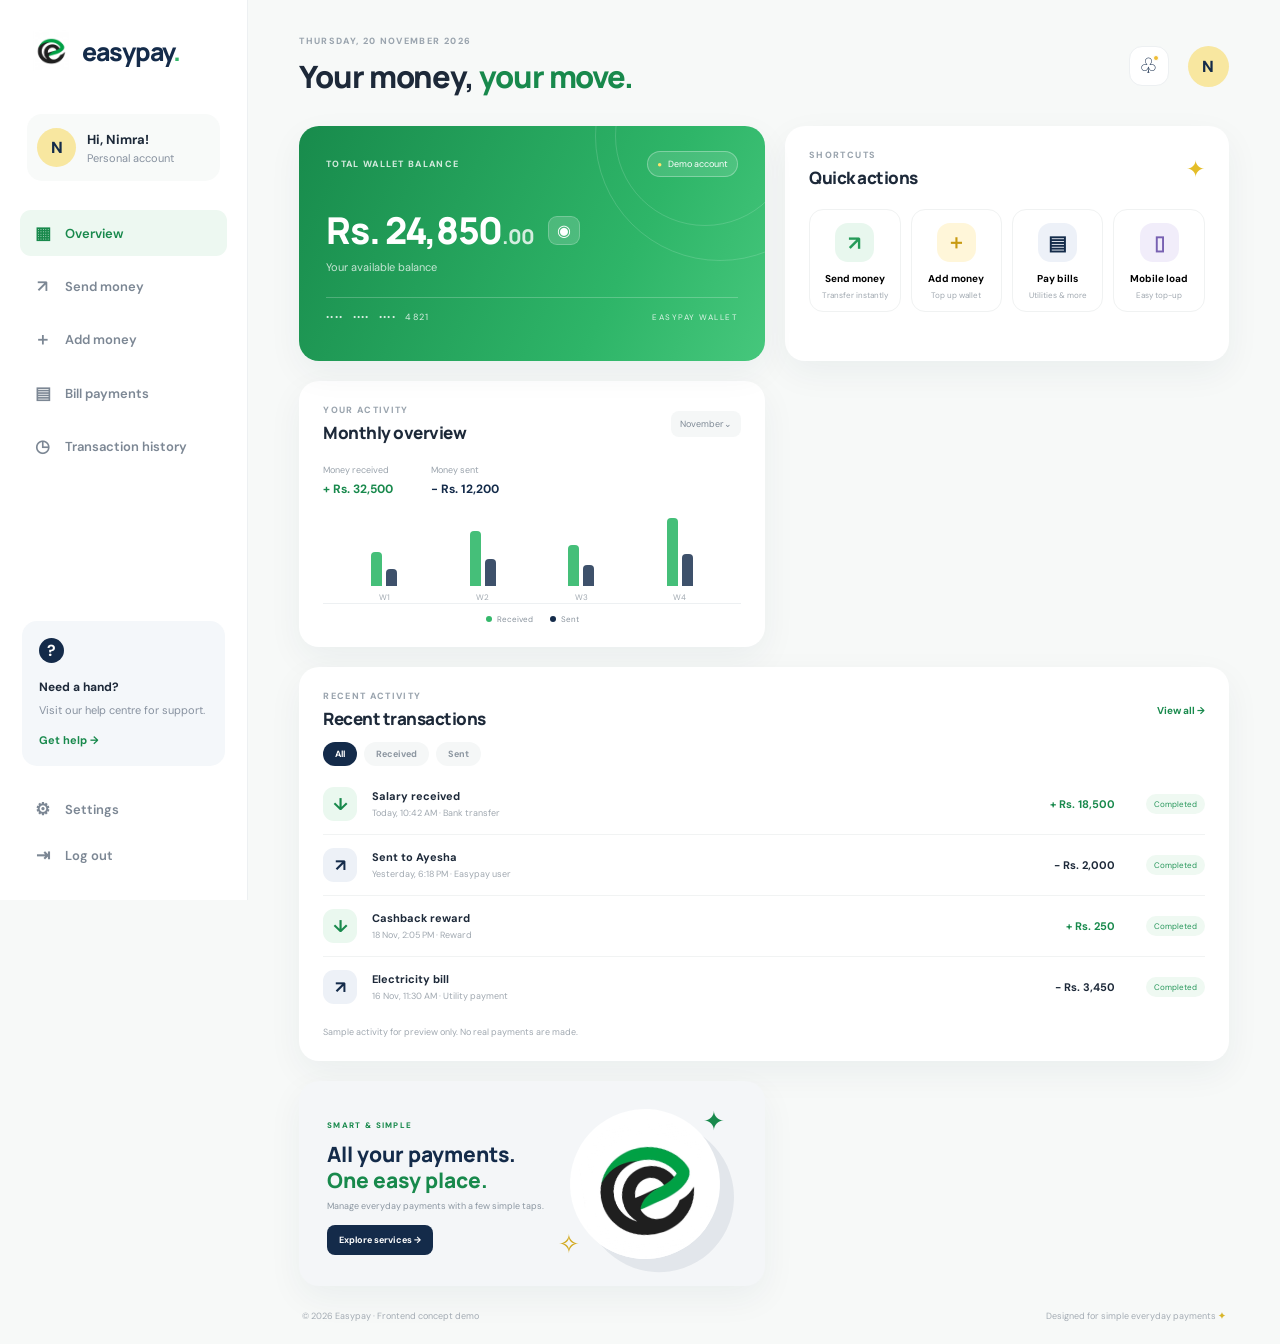
==== src/main/webapp/index.html @ cbceb6b1 "Initial commit: Easypay banking web project" ====
<!DOCTYPE html>
<html lang="en">
<head>
  <meta charset="UTF-8">
  <meta name="viewport" content="width=device-width, initial-scale=1.0">
  <meta name="description" content="Easypay — a modern wallet dashboard frontend demo.">
  <title>Easypay | Digital Wallet</title>
  <link rel="stylesheet" href="style.css">
  <script src="script.js" defer></script>
</head>
<body>
  <div class="app-shell">
    <aside class="sidebar" aria-label="Main navigation">
      <a class="brand" href="#" aria-label="Easypay home">
        <img class="brand-logo" src="easypay-logo.png" alt="Easypay logo"><span>easypay<span class="brand-dot">.</span></span>
      </a>
      <div class="profile-mini">
        <div class="avatar">N</div>
        <div><strong>Hi, Nimra!</strong><small>Personal account</small></div>
      </div>
      <nav class="side-nav">
        <a class="nav-link active" href="#overview"><span class="nav-icon">▦</span> Overview</a>
        <a class="nav-link" href="#payments"><span class="nav-icon">↗</span> Send money</a>
        <a class="nav-link" href="#payments"><span class="nav-icon">＋</span> Add money</a>
        <a class="nav-link" href="#bills"><span class="nav-icon">▤</span> Bill payments</a>
        <a class="nav-link" href="#history"><span class="nav-icon">◷</span> Transaction history</a>
      </nav>
      <div class="sidebar-bottom">
        <div class="help-card"><span class="help-icon">?</span><strong>Need a hand?</strong><p>Visit our help centre for support.</p><button class="text-button" data-action="help">Get help <span>→</span></button></div>
        <a class="nav-link" href="#settings"><span class="nav-icon">⚙</span> Settings</a>
        <a class="nav-link" href="#logout" data-action="logout"><span class="nav-icon">⇥</span> Log out</a>
      </div>
    </aside>

<main class="main-content" id="overview">
    <header class="topbar">

        <!-- Mobile Logo + Brand Name -->
        <a class="mobile-brand" href="#" aria-label="Easypay home">
            <img src="easypay-logo.png" alt="Easypay logo">
            <span>easypay<span class="brand-dot">.</span></span>
        </a>

        <button class="mobile-menu" id="menuToggle"
            aria-label="Open navigation" aria-expanded="false">☰</button>

        <div class="welcome">
            <span class="eyebrow">THURSDAY, 20 NOVEMBER 2026</span>
            <h1>Your money, <span>your move.</span></h1>
        </div>

        <div class="top-actions">
            <button class="icon-button notification-button"
                aria-label="Notifications" data-action="notifications">♧<i></i></button>
            <div class="top-avatar">N</div>
        </div>

    </header>

      <section class="dashboard-grid" aria-label="Wallet overview">
        <article class="balance-card">
          <div class="balance-top"><span class="balance-label">TOTAL WALLET BALANCE</span><span class="secure-pill"><span>●</span> Demo account</span></div>
          <div class="balance-line"><h2 id="balanceAmount">Rs. 24,850<span>.00</span></h2><button id="toggleBalance" class="eye-button" aria-label="Hide balance" title="Show or hide balance">◉</button></div>
          <p class="balance-note">Your available balance</p>
          <div class="balance-footer"><span>•••• &nbsp; •••• &nbsp; •••• &nbsp; 4821</span><span>easypay wallet</span></div>
          <div class="card-orb orb-one"></div><div class="card-orb orb-two"></div>
        </article>

        <article class="quick-card" id="payments">
          <div class="section-heading"><div><span class="eyebrow">SHORTCUTS</span><h2>Quick actions</h2></div><span class="tiny-spark">✦</span></div>
          <div class="action-grid">
            <button class="action-item" data-action="send"><span class="action-icon send-icon">↗</span><strong>Send money</strong><small>Transfer instantly</small></button>
            <button class="action-item" data-action="add"><span class="action-icon add-icon">＋</span><strong>Add money</strong><small>Top up wallet</small></button>
            <button class="action-item" data-action="bills"><span class="action-icon bill-icon">▤</span><strong>Pay bills</strong><small>Utilities & more</small></button>
            <button class="action-item" data-action="mobile"><span class="action-icon mobile-icon">▯</span><strong>Mobile load</strong><small>Easy top-up</small></button>
          </div>
        </article>

        <article class="spending-card">
          <div class="section-heading"><div><span class="eyebrow">YOUR ACTIVITY</span><h2>Monthly overview</h2></div><span class="month-chip">November⌄</span></div>
          <div class="spending-numbers"><div><small>Money received</small><strong class="received">+ Rs. 32,500</strong></div><div><small>Money sent</small><strong class="sent">− Rs. 12,200</strong></div></div>
          <div class="bar-chart" aria-label="Illustrative weekly activity chart">
            <div class="bar-group"><span class="bar received-bar" style="height:45%"></span><span class="bar sent-bar" style="height:22%"></span><small>W1</small></div>
            <div class="bar-group"><span class="bar received-bar" style="height:72%"></span><span class="bar sent-bar" style="height:35%"></span><small>W2</small></div>
            <div class="bar-group"><span class="bar received-bar" style="height:54%"></span><span class="bar sent-bar" style="height:27%"></span><small>W3</small></div>
            <div class="bar-group"><span class="bar received-bar" style="height:90%"></span><span class="bar sent-bar" style="height:42%"></span><small>W4</small></div>
          </div>
          <div class="chart-legend"><span><i class="legend-dot green-dot"></i>Received</span><span><i class="legend-dot navy-dot"></i>Sent</span></div>
        </article>

        <article class="transactions-card" id="history">
          <div class="section-heading transaction-heading"><div><span class="eyebrow">RECENT ACTIVITY</span><h2>Recent transactions</h2></div><button class="view-all" id="viewAll">View all <span>→</span></button></div>
          <div class="filter-row" role="group" aria-label="Filter transactions">
            <button class="filter-chip active" data-filter="all">All</button><button class="filter-chip" data-filter="received">Received</button><button class="filter-chip" data-filter="sent">Sent</button>
          </div>
          <div class="transaction-list" id="transactionList">
            <div class="transaction-row" data-type="received"><div class="transaction-icon income">↓</div><div class="transaction-info"><strong>Salary received</strong><small>Today, 10:42 AM · Bank transfer</small></div><strong class="transaction-amount positive">+ Rs. 18,500</strong><span class="status">Completed</span></div>
            <div class="transaction-row" data-type="sent"><div class="transaction-icon expense">↗</div><div class="transaction-info"><strong>Sent to Ayesha</strong><small>Yesterday, 6:18 PM · Easypay user</small></div><strong class="transaction-amount">− Rs. 2,000</strong><span class="status">Completed</span></div>
            <div class="transaction-row" data-type="received"><div class="transaction-icon income">↓</div><div class="transaction-info"><strong>Cashback reward</strong><small>18 Nov, 2:05 PM · Reward</small></div><strong class="transaction-amount positive">+ Rs. 250</strong><span class="status">Completed</span></div>
            <div class="transaction-row" data-type="sent"><div class="transaction-icon expense">↗</div><div class="transaction-info"><strong>Electricity bill</strong><small>16 Nov, 11:30 AM · Utility payment</small></div><strong class="transaction-amount">− Rs. 3,450</strong><span class="status">Completed</span></div>
          </div>
          <p class="demo-note">Sample activity for preview only. No real payments are made.</p>
        </article>

        <article class="promo-card" id="bills">
          <div class="promo-content"><span class="promo-tag">SMART & SIMPLE</span><h2>All your payments.<br><em>One easy place.</em></h2><p>Manage everyday payments with a few simple taps.</p><button class="promo-button" data-action="explore">Explore services <span>→</span></button></div>
          <div class="promo-art"><div class="art-circle"><img src="easypay-logo.png" alt="Easypay logo"></div><div class="art-spark spark-a">✦</div><div class="art-spark spark-b">✧</div></div>
        </article>
      </section>
      <footer class="page-footer"><span>© 2026 Easypay · Frontend concept demo</span><span>Designed for simple everyday payments <b>✦</b></span></footer>
    </main>
  </div>

  <div class="modal-backdrop" id="modalBackdrop" hidden>
    <section class="action-modal" role="dialog" aria-modal="true" aria-labelledby="modalTitle">
      <button class="modal-close" id="modalClose" aria-label="Close dialog">×</button>
      <span class="modal-symbol" id="modalSymbol">↗</span><span class="eyebrow">EASYPAY DEMO</span>
      <h2 id="modalTitle">Send money</h2>
      <p id="modalDescription">Try the wallet flow. This is a frontend-only preview.</p>
      <form id="demoForm">
        <label for="recipientField" id="recipientLabel">Recipient name or mobile number</label>
        <input id="recipientField" name="recipient" type="text" placeholder="e.g. 03XX XXXXXXX" autocomplete="off" required>
        <label for="amountField">Amount (PKR)</label>
        <input id="amountField" name="amount" type="number" min="1" max="1000000" placeholder="Enter amount" required>
        <button class="submit-button" type="submit" id="submitAction">Continue <span>→</span></button>
      </form>
      <small class="modal-disclaimer">Demo only — do not enter real banking credentials or sensitive information.</small>
    </section>
  </div>
  <div class="toast" id="toast" role="status" aria-live="polite"></div>
</body>
</html>
---- src/main/webapp/style.css ----
@import url('https://fonts.googleapis.com/css2?family=DM+Sans:wght@400;500;600;700;800&family=Manrope:wght@400;500;600;700;800&display=swap');

:root {
  --green: #35b86b;
  --green-dark: #18894c;
  --green-soft: #eaf8ef;
  --yellow: #f7d84a;
  --navy: #142b4a;
  --navy-soft: #eaf0f7;
  --ink: #1d2939;
  --muted: #87919f;
  --line: #edf0f2;
  --surface: #ffffff;
  --page: #f7f9f8;
  --radius: 20px;
  --shadow: 0 12px 35px rgba(27, 47, 68, .055);
}

/* ==============================
   GLOBAL STYLES
============================== */

* {
  box-sizing: border-box;
}

html {
  scroll-behavior: smooth;
}

body {
  margin: 0;
  background: var(--page);
  color: var(--ink);
  font-family: 'DM Sans', sans-serif;
}

button,
input {
  font: inherit;
}

button {
  cursor: pointer;
}

.app-shell {
  min-height: 100vh;
}

/* ==============================
   SIDEBAR
============================== */

.sidebar {
  width: 248px;
  background: #fff;
  border-right: 1px solid var(--line);
  position: fixed;
  inset: 0 auto 0 0;
  padding: 30px 20px 22px;
  display: flex;
  flex-direction: column;
  z-index: 20;
}

.brand {
  display: flex;
  align-items: center;
  gap: 10px;
  color: var(--navy);
  font: 800 25px Manrope, sans-serif;
  text-decoration: none;
  letter-spacing: -1.3px;
  padding: 0 10px;
}

.brand-logo {
  width: 42px;
  height: 42px;
  object-fit: contain;
  border-radius: 9px;
  flex: 0 0 auto;
}

.brand-dot {
  color: var(--green);
}

/* Mobile brand is hidden on desktop */
.mobile-brand {
  display: none;
  align-items: center;
  gap: 9px;
  width: 100%;
  text-decoration: none;
  color: var(--navy);
  font: 800 25px Manrope, sans-serif;
  letter-spacing: -1px;
}

.mobile-brand img {
  width: 43px;
  height: 43px;
  object-fit: contain;
  flex: 0 0 auto;
}

.profile-mini {
  display: flex;
  align-items: center;
  gap: 11px;
  margin: 42px 7px 29px;
  padding: 14px 10px;
  border-radius: 15px;
  background: #f8faf9;
}

.avatar,
.top-avatar {
  display: grid;
  place-items: center;
  border-radius: 50%;
  background: #f8e7a0;
  color: var(--navy);
  font-weight: 800;
}

.avatar {
  width: 39px;
  height: 39px;
}

.profile-mini strong,
.profile-mini small {
  display: block;
}

.profile-mini strong {
  font-size: 13px;
}

.profile-mini small {
  color: var(--muted);
  font-size: 11px;
  margin-top: 3px;
}

.side-nav {
  display: grid;
  gap: 7px;
}

.nav-link {
  display: flex;
  align-items: center;
  gap: 13px;
  padding: 12px 13px;
  color: #7c8794;
  text-decoration: none;
  border-radius: 11px;
  font-size: 13px;
  font-weight: 600;
  transition: .2s ease;
}

.nav-link:hover,
.nav-link.active {
  background: #edf8f1;
  color: var(--green-dark);
}

.nav-icon {
  width: 19px;
  text-align: center;
  font-size: 17px;
}

.sidebar-bottom {
  margin-top: auto;
}

.help-card {
  background: #f4f7fa;
  padding: 17px;
  border-radius: 15px;
  margin: 0 2px 20px;
}

.help-icon {
  width: 25px;
  height: 25px;
  display: grid;
  place-items: center;
  border-radius: 50%;
  background: var(--navy);
  color: white;
  font-weight: 700;
  margin-bottom: 12px;
}

.help-card strong {
  font-size: 12px;
}

.help-card p {
  font-size: 11px;
  color: var(--muted);
  line-height: 1.5;
  margin: 6px 0 10px;
}

.text-button,
.view-all {
  border: 0;
  background: none;
  color: var(--green-dark);
  font-weight: 700;
  font-size: 11px;
  padding: 0;
}

/* ==============================
   MAIN CONTENT & HEADER
============================== */

.main-content {
  margin-left: 248px;
  padding: 35px clamp(22px, 4vw, 58px) 22px;
  max-width: 1600px;
}

.topbar {
  display: flex;
  justify-content: space-between;
  align-items: center;
  margin-bottom: 29px;
}

.eyebrow {
  display: block;
  color: #9aa4ae;
  font-size: 9px;
  font-weight: 800;
  letter-spacing: 1.35px;
}

.welcome h1 {
  font: 800 clamp(23px, 2.4vw, 31px) Manrope, sans-serif;
  letter-spacing: -1.1px;
  margin: 8px 0 0;
}

.welcome h1 span {
  color: var(--green-dark);
}

.top-actions {
  display: flex;
  align-items: center;
  gap: 19px;
}

.icon-button {
  border: 1px solid var(--line);
  background: white;
  width: 40px;
  height: 40px;
  border-radius: 13px;
  font-size: 21px;
  color: var(--navy);
  position: relative;
}

.notification-button i {
  width: 6px;
  height: 6px;
  border-radius: 50%;
  background: #efbd34;
  position: absolute;
  right: 9px;
  top: 8px;
  border: 1px solid white;
}

.top-avatar {
  width: 41px;
  height: 41px;
}

.mobile-menu {
  display: none;
  border: 0;
  background: white;
  border-radius: 10px;
  width: 40px;
  height: 40px;
  color: var(--navy);
}

/* ==============================
   DASHBOARD GRID
============================== */

.dashboard-grid {
  display: grid;
  grid-template-columns: minmax(0, 1.05fr) minmax(0, 1fr);
  gap: 20px;
  align-items: stretch;
}

.balance-card,
.quick-card,
.spending-card,
.transactions-card,
.promo-card {
  border-radius: var(--radius);
  box-shadow: var(--shadow);
}

/* ==============================
   BALANCE CARD
============================== */

.balance-card {
  min-height: 235px;
  padding: 25px 27px 20px;
  color: white;
  background: linear-gradient(
    116deg,
    #188b4c 0%,
    #2eb568 68%,
    #46c77c 100%
  );
  position: relative;
  overflow: hidden;
}

.balance-top,
.balance-footer {
  display: flex;
  align-items: center;
  justify-content: space-between;
  position: relative;
  z-index: 2;
}

.balance-label {
  font-size: 9px;
  letter-spacing: 1.3px;
  font-weight: 800;
  color: rgba(255,255,255,.8);
}

.secure-pill {
  font-size: 9px;
  border: 1px solid rgba(255,255,255,.3);
  background: rgba(255,255,255,.12);
  padding: 6px 9px;
  border-radius: 30px;
}

.secure-pill span {
  color: #ffe36c;
  font-size: 8px;
  margin-right: 4px;
}

.balance-line {
  display: flex;
  align-items: center;
  gap: 15px;
  margin-top: 28px;
  position: relative;
  z-index: 2;
}

.balance-line h2 {
  font: 800 clamp(27px, 3vw, 37px) Manrope, sans-serif;
  letter-spacing: -1.3px;
  margin: 0;
}

.balance-line h2 span {
  font-size: .55em;
  opacity: .8;
}

.eye-button {
  background: rgba(255,255,255,.17);
  border: 1px solid rgba(255,255,255,.22);
  border-radius: 9px;
  color: white;
  width: 32px;
  height: 29px;
}

.balance-note {
  font-size: 11px;
  color: rgba(255,255,255,.75);
  margin: 5px 0 23px;
  position: relative;
  z-index: 2;
}

.balance-footer {
  border-top: 1px solid rgba(255,255,255,.22);
  padding-top: 13px;
  color: rgba(255,255,255,.83);
  font-size: 9px;
  letter-spacing: 1.2px;
  text-transform: uppercase;
}

.balance-footer span:last-child {
  font-size: 8px;
  letter-spacing: 1.5px;
}

.card-orb {
  position: absolute;
  border: 1px solid rgba(255,255,255,.15);
  border-radius: 50%;
}

.orb-one {
  width: 250px;
  height: 250px;
  right: -80px;
  top: -115px;
}

.orb-two {
  width: 180px;
  height: 180px;
  right: -30px;
  top: -80px;
}

/* ==============================
   QUICK ACTIONS
============================== */

.quick-card,
.spending-card,
.transactions-card {
  background: white;
  padding: 23px 24px;
}

.section-heading {
  display: flex;
  align-items: center;
  justify-content: space-between;
  margin-bottom: 20px;
}

.section-heading h2 {
  font: 800 17px Manrope, sans-serif;
  letter-spacing: -.5px;
  margin: 5px 0 0;
}

.tiny-spark {
  color: #e4bd27;
  font-size: 23px;
}

.action-grid {
  display: grid;
  grid-template-columns: repeat(4, 1fr);
  gap: 10px;
}

.action-item {
  border: 1px solid #f0f2f2;
  background: white;
  border-radius: 14px;
  padding: 13px 7px 11px;
  text-align: center;
  min-width: 0;
  transition: .2s ease;
}

.action-item:hover {
  transform: translateY(-3px);
  border-color: #cdebd8;
  box-shadow: 0 8px 18px rgba(30,140,78,.08);
}

.action-icon {
  display: grid;
  place-items: center;
  width: 39px;
  height: 39px;
  border-radius: 13px;
  margin: 0 auto 10px;
  font-size: 20px;
  font-weight: 700;
}

.send-icon {
  background: #e8f7ee;
  color: #269b59;
}

.add-icon {
  background: #fff6d9;
  color: #c89a11;
}

.bill-icon {
  background: #edf1f8;
  color: var(--navy);
}

.mobile-icon {
  background: #f1edfa;
  color: #7861b2;
}

.action-item strong,
.action-item small {
  display: block;
  white-space: nowrap;
}

.action-item strong {
  font-size: 10px;
}

.action-item small {
  font-size: 8px;
  color: #a0a8b0;
  margin-top: 5px;
}

/* ==============================
   MONTHLY OVERVIEW
============================== */

.spending-card {
  min-height: 255px;
}

.month-chip {
  font-size: 9px;
  padding: 7px 9px;
  border-radius: 8px;
  background: #f5f7f7;
  color: #7e8995;
}

.spending-numbers {
  display: flex;
  gap: 38px;
}

.spending-numbers small,
.spending-numbers strong {
  display: block;
}

.spending-numbers small {
  color: #9aa3ac;
  font-size: 9px;
  margin-bottom: 5px;
}

.spending-numbers strong {
  font-size: 12px;
}

.received {
  color: var(--green-dark);
}

.sent {
  color: var(--navy);
}

.bar-chart {
  height: 94px;
  display: flex;
  justify-content: space-around;
  align-items: end;
  border-bottom: 1px solid var(--line);
  margin-top: 13px;
  padding: 0 12px;
}

.bar-group {
  display: flex;
  align-items: end;
  gap: 4px;
  height: 100%;
  position: relative;
  padding-bottom: 17px;
}

.bar {
  display: block;
  width: 11px;
  border-radius: 4px 4px 0 0;
}

.received-bar {
  background: #45bf79;
}

.sent-bar {
  background: var(--navy);
  opacity: .82;
}

.bar-group small {
  position: absolute;
  bottom: 1px;
  left: 0;
  right: 0;
  text-align: center;
  color: #a1a9b1;
  font-size: 8px;
}

.chart-legend {
  display: flex;
  justify-content: center;
  gap: 17px;
  margin-top: 10px;
  color: #89939d;
  font-size: 8px;
}

.legend-dot {
  display: inline-block;
  width: 6px;
  height: 6px;
  border-radius: 50%;
  margin-right: 5px;
}

.green-dot {
  background: var(--green);
}

.navy-dot {
  background: var(--navy);
}

/* ==============================
   TRANSACTIONS
============================== */

.transactions-card {
  grid-column: 1 / -1;
}

.transaction-heading {
  margin-bottom: 12px;
}

.view-all {
  font-size: 10px;
}

.filter-row {
  display: flex;
  gap: 7px;
  margin-bottom: 8px;
}

.filter-chip {
  border: 0;
  background: #f5f7f7;
  color: #8c96a0;
  border-radius: 20px;
  padding: 6px 12px;
  font-size: 9px;
  font-weight: 700;
}

.filter-chip.active {
  background: var(--navy);
  color: white;
}

.transaction-row {
  display: grid;
  grid-template-columns: 37px minmax(120px, 1fr) auto 78px;
  align-items: center;
  gap: 12px;
  padding: 13px 0;
  border-bottom: 1px solid #f1f3f3;
}

.transaction-row:last-child {
  border-bottom: 0;
}

.transaction-icon {
  width: 34px;
  height: 34px;
  display: grid;
  place-items: center;
  border-radius: 11px;
  font-size: 17px;
  font-weight: 700;
}

.income {
  background: #eaf8ef;
  color: var(--green-dark);
}

.expense {
  background: #edf1f7;
  color: var(--navy);
}

.transaction-info strong,
.transaction-info small {
  display: block;
}

.transaction-info strong {
  font-size: 11px;
}

.transaction-info small {
  color: #a0a8b0;
  font-size: 9px;
  margin-top: 4px;
}

.transaction-amount {
  font-size: 11px;
  white-space: nowrap;
}

.positive {
  color: var(--green-dark);
}

.status {
  justify-self: end;
  color: #26965a;
  background: #eff9f2;
  border-radius: 20px;
  padding: 5px 8px;
  font-size: 8px;
}

.demo-note {
  color: #a0a8b0;
  font-size: 9px;
  margin: 9px 0 0;
}

/* ==============================
   PROMOTIONAL CARD
============================== */

.promo-card {
  min-height: 205px;
  background: #f4f6f8;
  overflow: hidden;
  position: relative;
  display: flex;
  align-items: center;
  padding: 23px 28px;
}

.promo-content {
  position: relative;
  z-index: 2;
}

.promo-tag {
  color: var(--green-dark);
  letter-spacing: 1.3px;
  font-size: 8px;
  font-weight: 800;
}

.promo-content h2 {
  font: 800 21px Manrope, sans-serif;
  color: var(--navy);
  line-height: 1.22;
  margin: 9px 0 7px;
}

.promo-content h2 em {
  color: var(--green-dark);
  font-style: normal;
}

.promo-content p {
  font-size: 9px;
  color: #8b96a1;
  margin: 0 0 13px;
}

.promo-button {
  background: var(--navy);
  color: white;
  border: 0;
  border-radius: 8px;
  padding: 9px 12px;
  font-size: 9px;
  font-weight: 700;
}

.promo-art {
  position: absolute;
  right: 20px;
  top: 0;
  bottom: 0;
  width: 43%;
  display: grid;
  place-items: center;
}

.art-circle {
  width: 150px;
  height: 150px;
  border-radius: 50%;
  background: #fff;
  display: grid;
  place-items: center;
  overflow: hidden;
  transform: rotate(-8deg);
  box-shadow: 12px 15px 0 rgba(20,43,74,.08);
}

.art-circle img {
  width: 92%;
  height: 92%;
  object-fit: contain;
  border-radius: 50%;
}

.art-spark {
  position: absolute;
  color: var(--green-dark);
  font-size: 26px;
}

.spark-a {
  top: 23px;
  right: 20px;
}

.spark-b {
  bottom: 25px;
  left: 13px;
  color: #d2a91f;
}

/* ==============================
   FOOTER
============================== */

.page-footer {
  display: flex;
  justify-content: space-between;
  gap: 10px;
  color: #a4acb4;
  font-size: 9px;
  padding: 24px 3px 0;
}

.page-footer b {
  color: #d8b62b;
}

/* ==============================
   MODAL
============================== */

.modal-backdrop {
  position: fixed;
  inset: 0;
  background: rgba(10,24,40,.48);
  display: grid;
  place-items: center;
  padding: 18px;
  z-index: 50;
}

.modal-backdrop[hidden] {
  display: none;
}

.action-modal {
  width: min(100%, 410px);
  background: white;
  border-radius: 22px;
  padding: 29px;
  position: relative;
  box-shadow: 0 25px 70px rgba(0,0,0,.2);
}

.modal-close {
  position: absolute;
  top: 15px;
  right: 17px;
  border: 0;
  background: #f3f5f5;
  border-radius: 50%;
  width: 30px;
  height: 30px;
  font-size: 21px;
  color: var(--navy);
}

.modal-symbol {
  display: grid;
  place-items: center;
  width: 44px;
  height: 44px;
  border-radius: 14px;
  background: var(--green-soft);
  color: var(--green-dark);
  font-size: 23px;
  margin-bottom: 17px;
}

.action-modal h2 {
  font: 800 24px Manrope;
  margin: 6px 0;
  color: var(--navy);
}

.action-modal p {
  color: #8c96a0;
  font-size: 12px;
  line-height: 1.5;
  margin: 0 0 20px;
}

.action-modal label {
  display: block;
  font-size: 10px;
  font-weight: 700;
  margin: 13px 0 7px;
}

.action-modal input {
  width: 100%;
  border: 1px solid #e4e9e8;
  border-radius: 10px;
  padding: 12px;
  outline: 0;
  font-size: 12px;
}

.action-modal input:focus {
  border-color: var(--green);
  box-shadow: 0 0 0 3px rgba(53,184,107,.12);
}

.submit-button {
  width: 100%;
  border: 0;
  background: var(--navy);
  color: white;
  padding: 13px;
  border-radius: 10px;
  margin-top: 19px;
  font-size: 12px;
  font-weight: 700;
}

.submit-button span {
  float: right;
}

.modal-disclaimer {
  display: block;
  color: #a1a9b1;
  font-size: 9px;
  line-height: 1.5;
  margin-top: 13px;
}

/* ==============================
   TOAST NOTIFICATION
============================== */

.toast {
  position: fixed;
  bottom: 22px;
  left: 50%;
  transform: translate(-50%, 20px);
  opacity: 0;
  pointer-events: none;
  background: var(--navy);
  color: white;
  border-radius: 10px;
  padding: 12px 17px;
  font-size: 11px;
  box-shadow: var(--shadow);
  transition: .25s ease;
  z-index: 80;
  max-width: calc(100% - 30px);
  text-align: center;
}

.toast.show {
  opacity: 1;
  transform: translate(-50%, 0);
}

/* ==============================
   ACCESSIBILITY
============================== */

button:focus-visible,
a:focus-visible {
  outline: 3px solid #e3bd28;
  outline-offset: 3px;
}

/* ==============================
   LARGE SCREENS
============================== */

@media (min-width: 1450px) {
  .dashboard-grid {
    grid-template-columns: 1.05fr 1fr;
  }

  .balance-card {
    min-height: 255px;
  }
}

/* ==============================
   TABLETS
============================== */

@media (max-width: 1050px) {
  .sidebar {
    width: 215px;
  }

  .main-content {
    margin-left: 215px;
    padding-inline: 25px;
  }

  .dashboard-grid {
    gap: 15px;
  }

  .quick-card,
  .spending-card,
  .transactions-card {
    padding: 20px;
  }

  .action-grid {
    grid-template-columns: repeat(2, 1fr);
  }

  .action-item {
    padding: 10px 5px;
  }
}

/* ==============================
   MOBILE DEVICES
============================== */

@media (max-width: 760px) {

  /* Sidebar mobile menu */
  .sidebar {
    transform: translateX(-100%);
    transition: transform .25s ease;
    box-shadow: 12px 0 30px rgba(20,43,74,.08);
  }

  .sidebar.open {
    transform: translateX(0);
  }

  /* Main layout */
  .main-content {
    margin-left: 0;
    padding: 20px 17px;
  }

  /* Header layout */
  .topbar {
    display: flex;
    flex-wrap: wrap;
    gap: 12px;
    margin-bottom: 22px;
  }

  /* Logo and name at the very top */
  .mobile-brand {
    display: flex;
    order: -1;
    width: 100%;
    margin-bottom: 5px;
  }

  .mobile-brand img {
    width: 45px;
    height: 45px;
  }

  .mobile-brand span {
    font-size: 25px;
  }

  /* Menu button */
  .mobile-menu {
    display: block;
    flex: 0 0 40px;
  }

  /* Welcome text */
  .welcome {
    flex: 1;
    min-width: 0;
  }

  .welcome .eyebrow {
    font-size: 7px;
  }

  .welcome h1 {
    font-size: 21px;
  }

  /* Profile and notification */
  .top-actions {
    gap: 9px;
  }

  .top-avatar {
    width: 36px;
    height: 36px;
  }

  /* Single column dashboard */
  .dashboard-grid {
    grid-template-columns: 1fr;
  }

  .transactions-card {
    grid-column: auto;
  }

  .balance-card {
    min-height: 220px;
  }

  .quick-card {
    padding: 20px;
  }

  .action-grid {
    grid-template-columns: repeat(4, 1fr);
  }

  .promo-card {
    min-height: 190px;
  }

  .page-footer {
    flex-direction: column;
    padding-top: 18px;
  }
}

/* ==============================
   SMALL MOBILE DEVICES
============================== */

@media (max-width: 430px) {

  .main-content {
    padding-inline: 12px;
  }

  .mobile-brand {
    gap: 8px;
  }

  .mobile-brand img {
    width: 41px;
    height: 41px;
  }

  .mobile-brand span {
    font-size: 23px;
  }

  .welcome h1 {
    font-size: 18px;
  }

  .welcome .eyebrow {
    letter-spacing: .7px;
    font-size: 6px;
  }

  .top-actions {
    gap: 7px;
  }

  .icon-button {
    width: 35px;
    height: 35px;
  }

  .top-avatar {
    width: 34px;
    height: 34px;
  }

  .balance-card {
    padding: 21px 19px;
  }

  .balance-line h2 {
    font-size: 28px;
  }

  .quick-card,
  .spending-card,
  .transactions-card {
    padding: 18px 15px;
  }

  .action-grid {
    gap: 6px;
  }

  .action-item {
    padding: 10px 3px;
  }

  .action-item strong {
    font-size: 8px;
  }

  .action-item small {
    font-size: 7px;
  }

  .action-icon {
    width: 34px;
    height: 34px;
  }

  .transaction-row {
    grid-template-columns: 32px minmax(95px, 1fr) auto;
    gap: 8px;
  }

  .transaction-icon {
    width: 30px;
    height: 30px;
  }

  .transaction-info strong {
    font-size: 10px;
  }

  .transaction-info small {
    font-size: 8px;
  }

  .transaction-amount {
    font-size: 9px;
  }

  .status {
    display: none;
  }

  .promo-art {
    right: 5px;
    width: 40%;
  }

  .art-circle {
    width: 112px;
    height: 112px;
  }

  .promo-content h2 {
    font-size: 18px;
  }

  .promo-content p {
    max-width: 180px;
    line-height: 1.4;
  }
}

/* ==============================
   REDUCED MOTION
============================== */

@media (prefers-reduced-motion: reduce) {
  *,
  *::before,
  *::after {
    scroll-behavior: auto !important;
    transition-duration: .01ms !important;
    animation-duration: .01ms !important;
  }
}
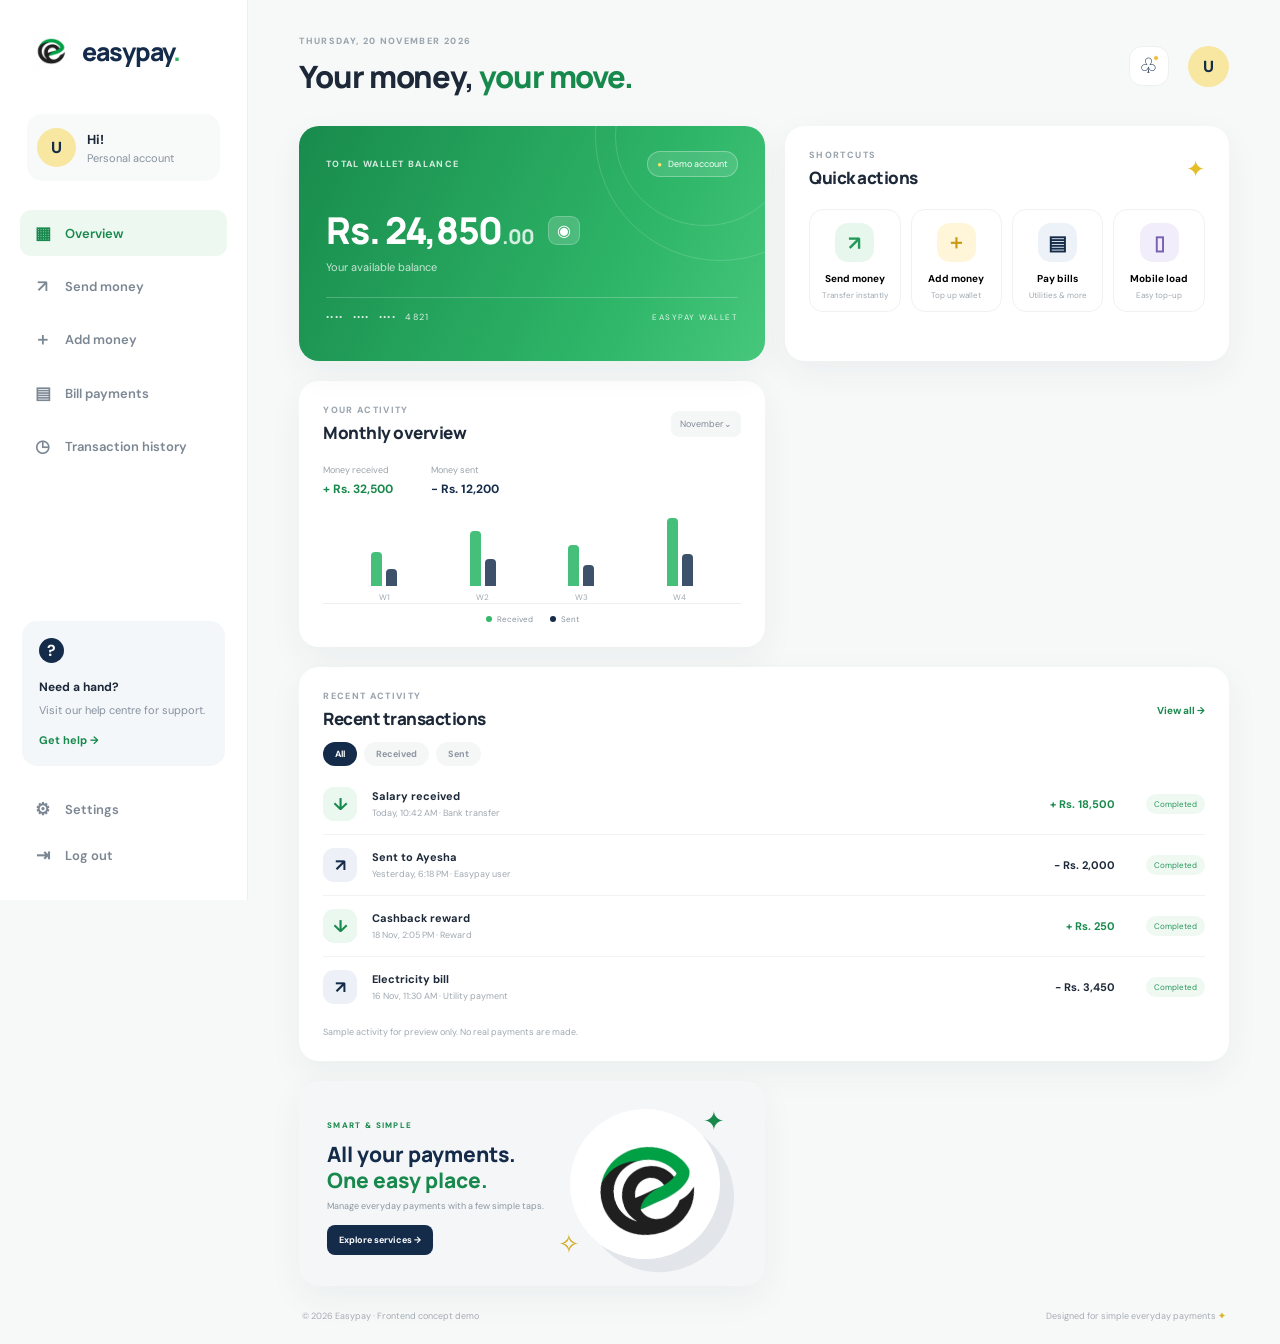
==== commit 3ebb8c37: "Update authentication, user model, and UI; add DB schema and auth filter" ====
--- a/src/main/webapp/index.html
+++ b/src/main/webapp/index.html
@@ -15,8 +15,8 @@
         <img class="brand-logo" src="easypay-logo.png" alt="Easypay logo"><span>easypay<span class="brand-dot">.</span></span>
       </a>
       <div class="profile-mini">
-        <div class="avatar">N</div>
-        <div><strong>Hi, Nimra!</strong><small>Personal account</small></div>
+        <div class="avatar" id="userAvatar">U</div>
+        <div><strong id="userName">Hi!</strong><small>Personal account</small></div>
       </div>
       <nav class="side-nav">
         <a class="nav-link active" href="#overview"><span class="nav-icon">▦</span> Overview</a>
@@ -52,7 +52,7 @@
         <div class="top-actions">
             <button class="icon-button notification-button"
                 aria-label="Notifications" data-action="notifications">♧<i></i></button>
-            <div class="top-avatar">N</div>
+            <div class="top-avatar" id="topAvatar">U</div>
         </div>
 
     </header>
